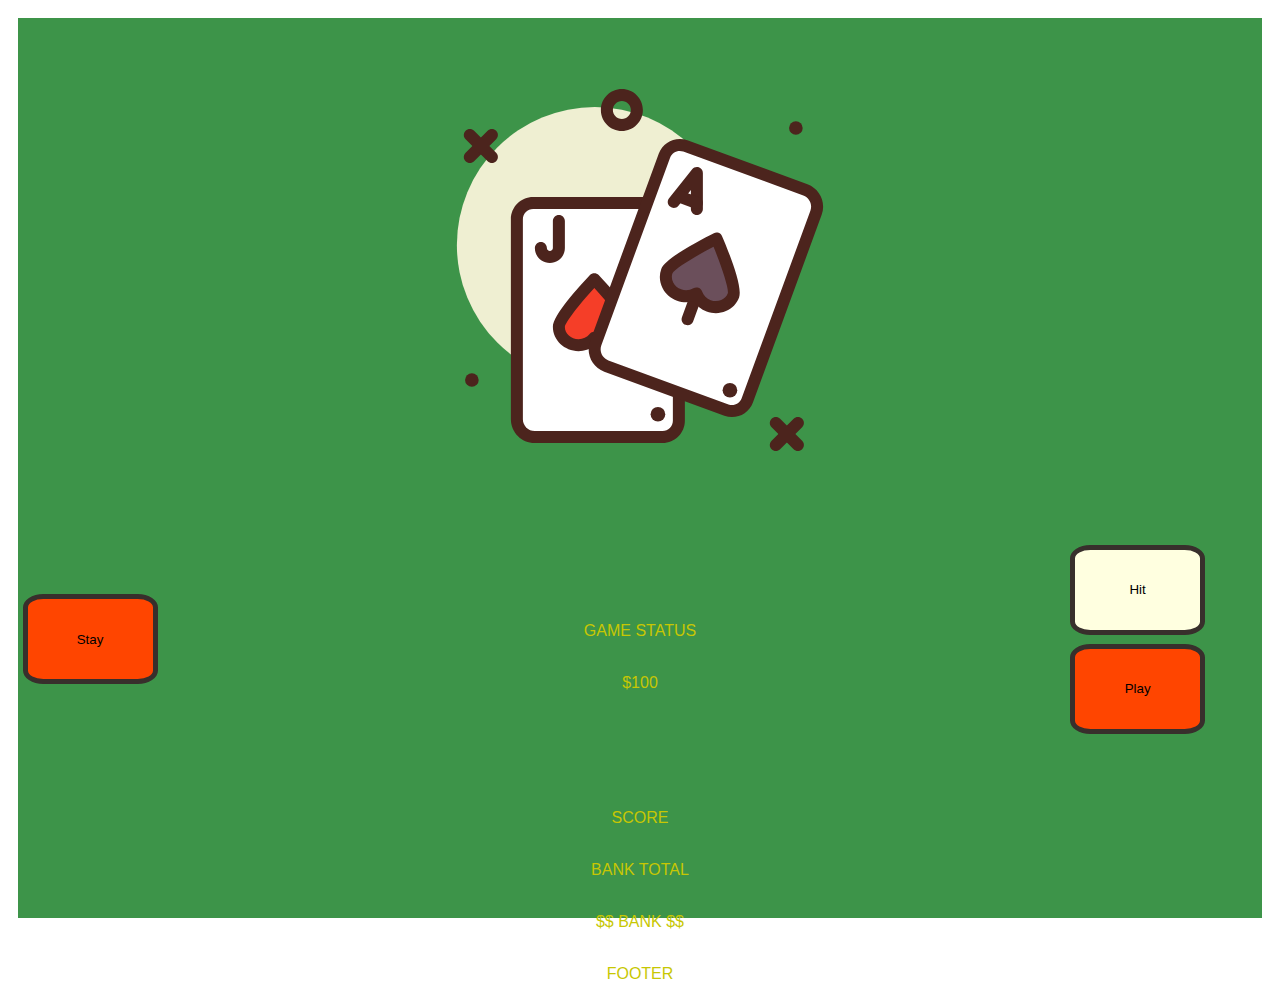
==== index.html @ 14e1aa3c "Create separate winner display" ====
<!DOCTYPE html>
    <head>
        <meta charset="utf-8">
        <meta http-equiv="X-UA-Compatible" content="IE=edge">
        <title>blackjack</title>
        <meta name="description" content="">
        <meta name="viewport" content="width=device-width, initial-scale=1">
        <link rel="stylesheet" href="css/reset.css" type="text/css">
        <link rel="stylesheet" href="css/style.css" type="text/css">
        <script src="https://code.jquery.com/jquery-3.3.1.min.js"
        integrity="sha256-FgpCb/KJQlLNfOu91ta32o/NMZxltwRo8QtmkMRdAu8="
        crossorigin="anonymous"></script>
    </head>
    <body>
        <div class="grid-container">
                

                <div id="dealer-hand" class="hand">
                    <img id="opening-img" src="images/blackjack.svg" alt="">
                </div>
        
                <input id="stay" class="controlBtn" type="button" value="Stay"> 
                
                <div id="scoreBoard" >
                    <div id="winner"></div>
                    <div id="game-status">GAME STATUS</div>
                    <div>$100</div>
                </div>
        
                <div id="hit2">
                    <input id="hit" class="controlBtn" type="button" value="Hit">
                    <input id="play" class="controlBtn" type="button" value="Play">
                </div>
        
                <div id="player-hand" class="hand" class="hand" ></div>
                
                <div id="score">SCORE</div>
        
                <div id="bankTotal">BANK TOTAL</div>
        
                <div id="bank">$$ BANK $$</div>
                
                <footer>FOOTER</footer>
        </div>
        

        <script src="js/main.js" async defer></script>
    </body>
</html>
---- css/style.css ----
body {
    font-family: Impact, Haettenschweiler, 'Arial Narrow Bold', sans-serif;
    width: 100vw;
    color: rgb(199, 199, 3);
}

.grid-container {
    height: 100vh;
    /* width: 100vw; */
    display: grid;
    grid-template-columns: 1fr 3fr 1fr;
    grid-template-rows: .5fr 1.5fr auto 1.5fr .5fr .5fr 1fr .5fr;
    grid-template-areas: 
    "a dlrScor c"
    "d dlrHand f"
    "stay scoreBoard hit2"
    "m plyrHand o"
    "s score u"
    "v bankTotal x"
    "y bank i"
    "ftr ftr ftr";
    background-color: rgb(61, 148, 73);
    box-sizing: border-box;
}

div, footer {
    margin: 2vmin;
    display: flex;
    flex-flow: column wrap;
    justify-content: center;
    align-items: center;
}
/* 
.card {
    display: inline-block;
} */

#opening-img {
    width: 50vmin;
    height: auto;
    margin: 1vmin;
}

.cardImg {
    width: 30vmin;
    height: auto;
    position: absolute;
    left: 20vmin;

    /* left: -500px; */
    /* transition: all .3s ease; */

    /* left: 50%;
        transform: translateX(-50%) */
}

.hand {
    position: relative;
}

#dealer-hand {
    grid-area: dlrHand;
}

.controlBtn {
    display: block;
    background-color: lightyellow;
    border: 5px solid rgb(56, 47, 44);
    border-radius: 15%;
    width: 15vmin;
    height: 10vmin;
    padding: 1.5vmin;
    margin: .5vmin;
}

#stay {
    grid-area: stay;
    background-color: orangered;
}

#scoreBoard {
    grid-area: scoreBoard;
}

#winner {
    color: blue;
    font-size: 8vmin;
}


#hit2 {
    grid-area: hit2;
}

#play {
    background-color: orangered;
}

#player-hand {
    grid-area: plyrHand;
}

#score {
    grid-area: score;
}

#bankTotal {
    grid-area: bankTotal;
}

#bank {
    grid-area: bank;
}

footer {
    grid-area: ftr;
}
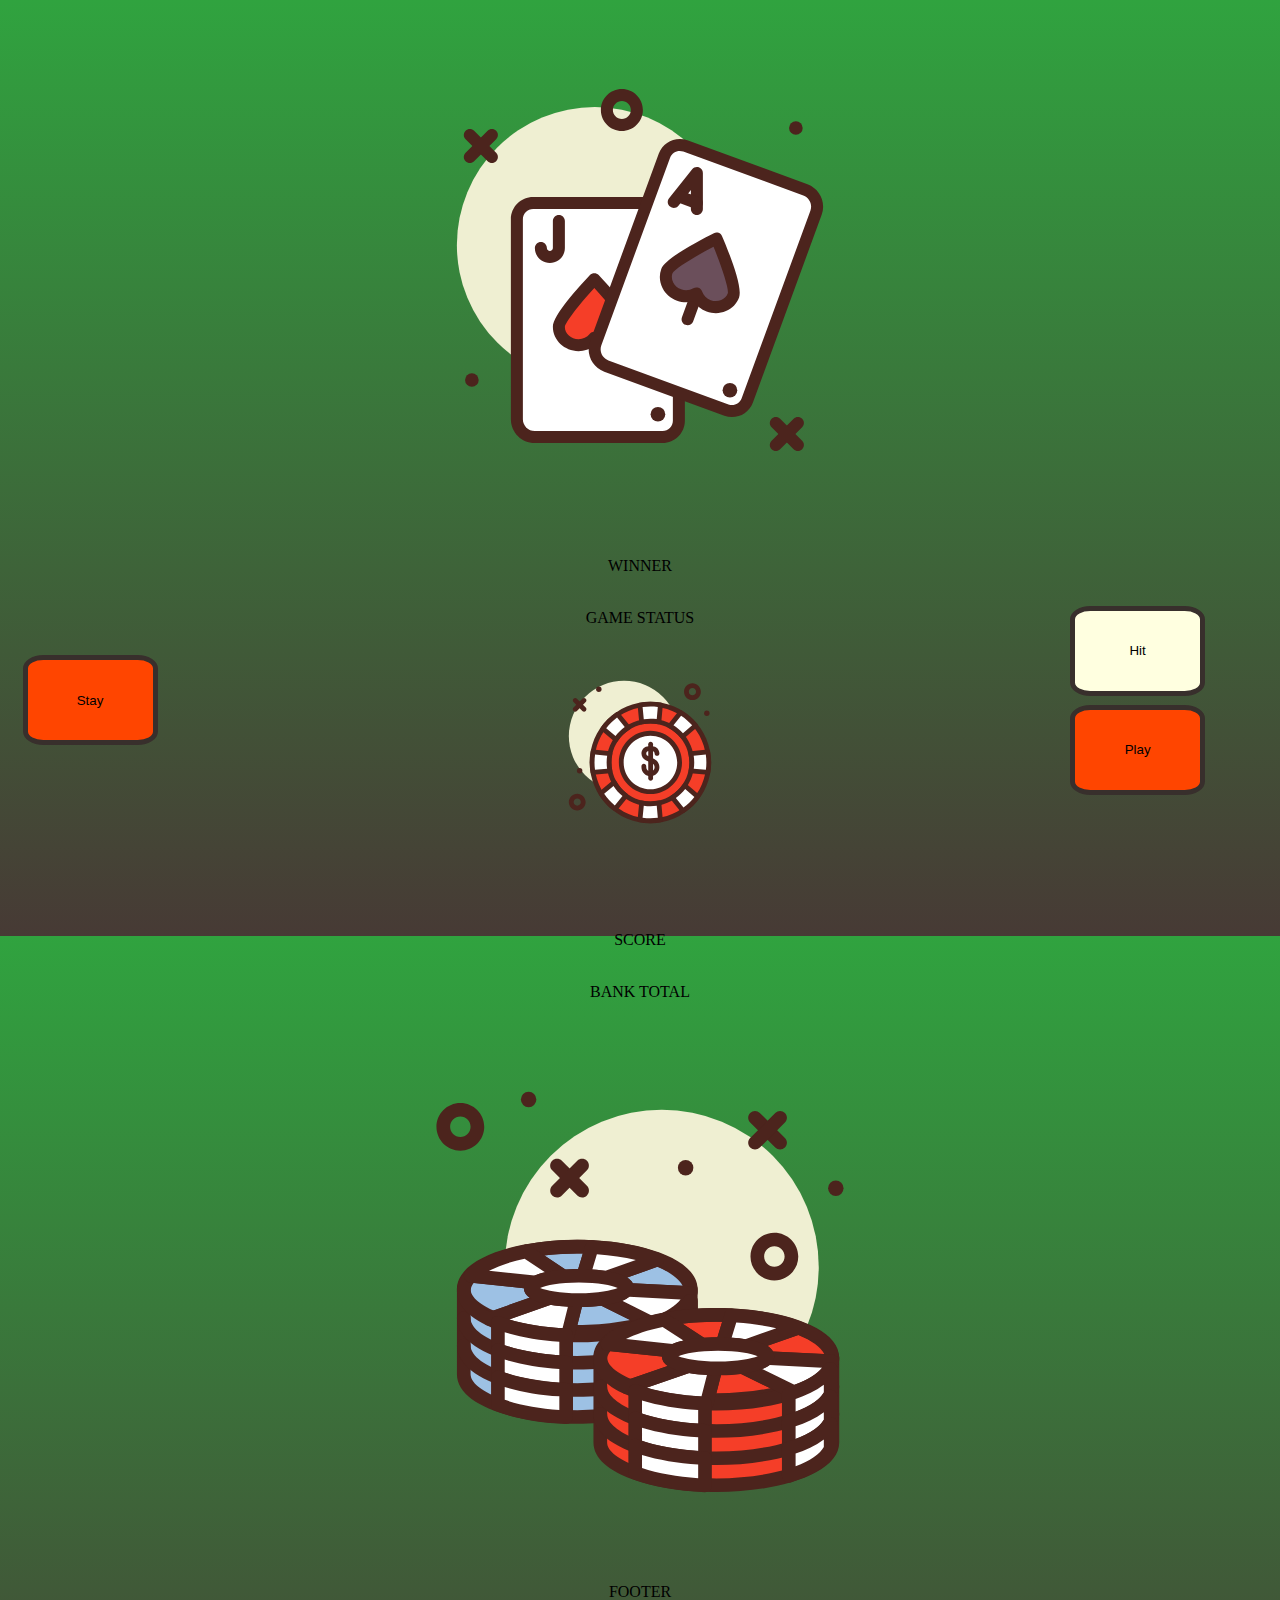
==== commit 47dad7a4: "Add chip images" ====
--- a/index.html
+++ b/index.html
@@ -22,9 +22,9 @@
                 <input id="stay" class="controlBtn" type="button" value="Stay"> 
                 
                 <div id="scoreBoard" >
-                    <div id="winner"></div>
+                    <div>WINNER</div>
                     <div id="game-status">GAME STATUS</div>
-                    <div>$100</div>
+                    <div><img id="pokerChip" src="images/chip.svg" alt="Poker_Chip"></div>
                 </div>
         
                 <div id="hit2">
@@ -38,7 +38,7 @@
         
                 <div id="bankTotal">BANK TOTAL</div>
         
-                <div id="bank">$$ BANK $$</div>
+                <div id="bank"><img src="images/chips.svg" alt="Poker Chip Stack"></div>
                 
                 <footer>FOOTER</footer>
         </div>
--- a/css/style.css
+++ b/css/style.css
@@ -1,7 +1,6 @@
 body {
-    font-family: Impact, Haettenschweiler, 'Arial Narrow Bold', sans-serif;
     width: 100vw;
-    color: rgb(199, 199, 3);
+    background-image: linear-gradient(rgb(48, 163, 63), rgb(71, 58, 53));
 }
 
 .grid-container {
@@ -19,7 +18,7 @@
     "v bankTotal x"
     "y bank i"
     "ftr ftr ftr";
-    background-color: rgb(61, 148, 73);
+    /* background-color: rgb(61, 148, 73); */
     box-sizing: border-box;
 }
 
@@ -42,7 +41,7 @@
 }
 
 .cardImg {
-    width: 30vmin;
+    width: 15vmin;
     height: auto;
     position: absolute;
     left: 20vmin;
@@ -53,6 +52,10 @@
     /* left: 50%;
         transform: translateX(-50%) */
 }
+
+/* #game-status {
+    grid-area: status;
+} */
 
 .hand {
     position: relative;
@@ -82,9 +85,8 @@
     grid-area: scoreBoard;
 }
 
-#winner {
-    color: blue;
-    font-size: 8vmin;
+#pokerChip {
+    width: 20vmin;
 }
 
 
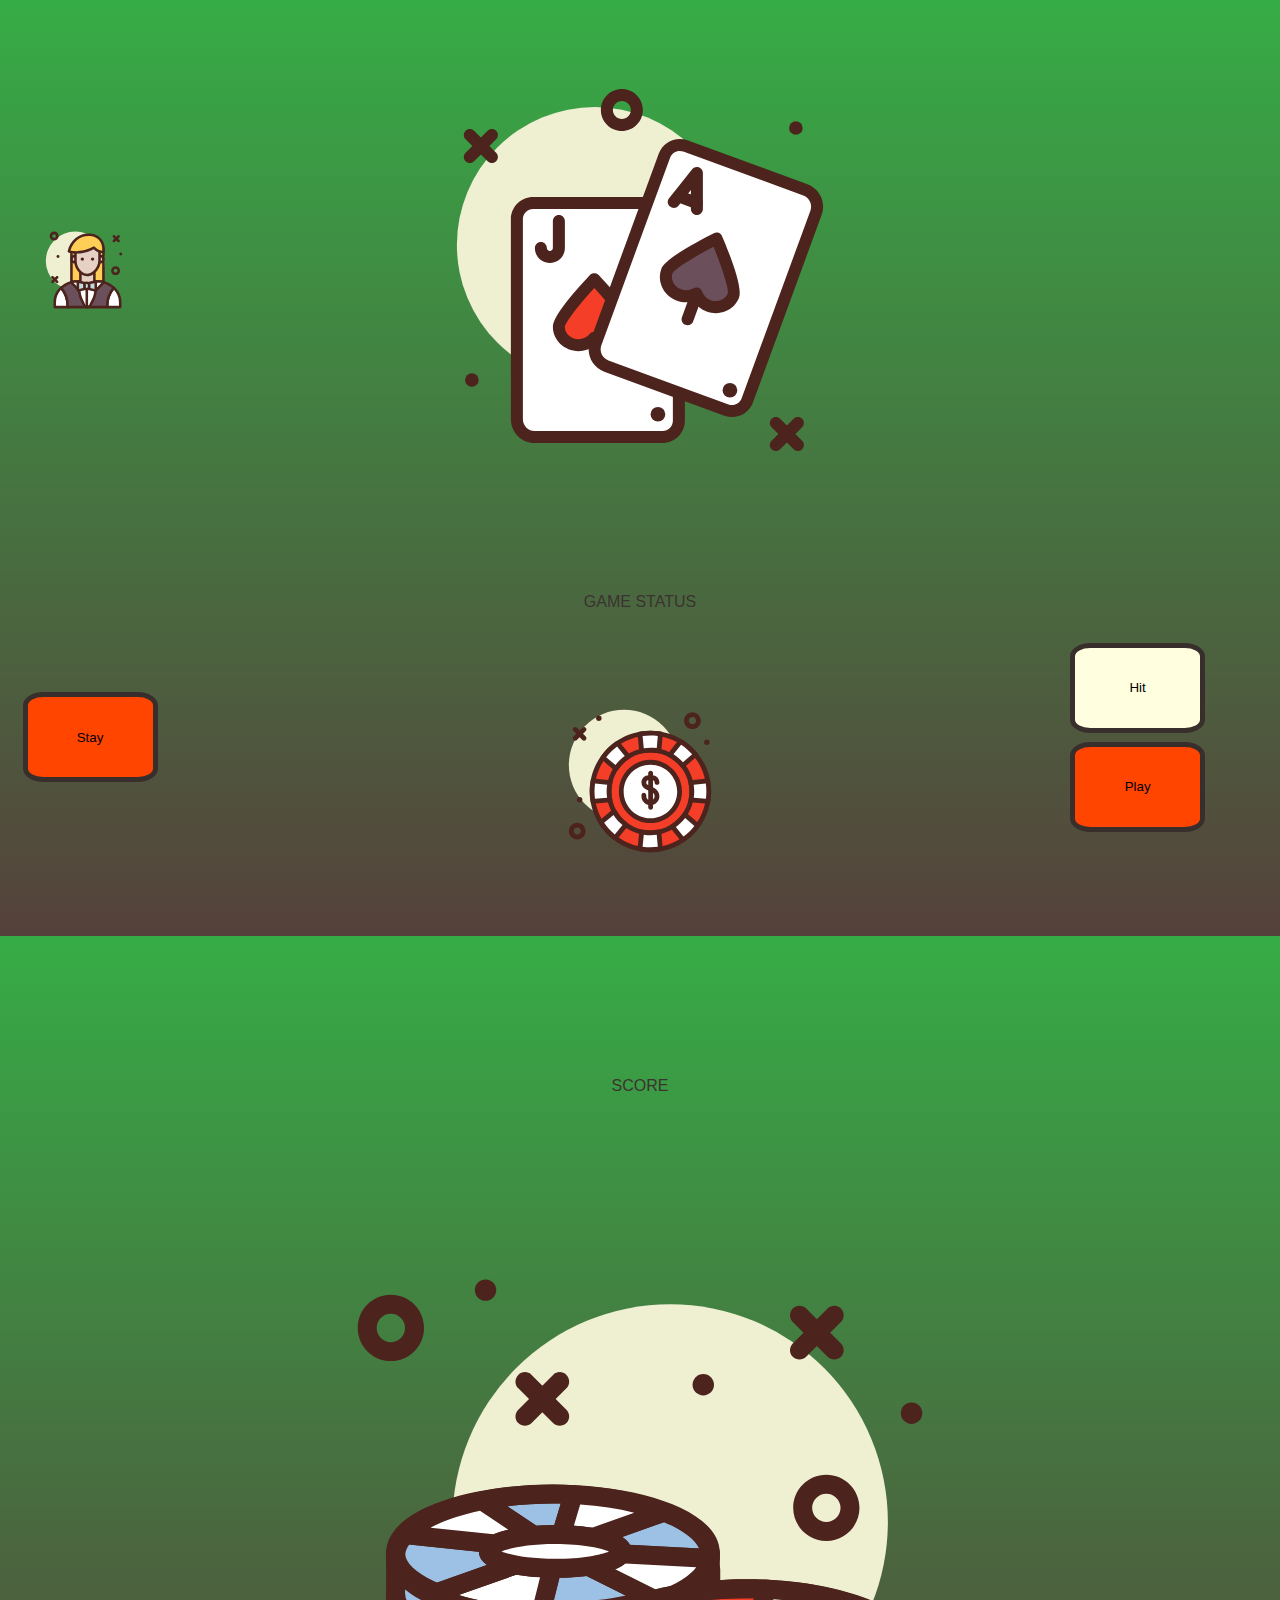
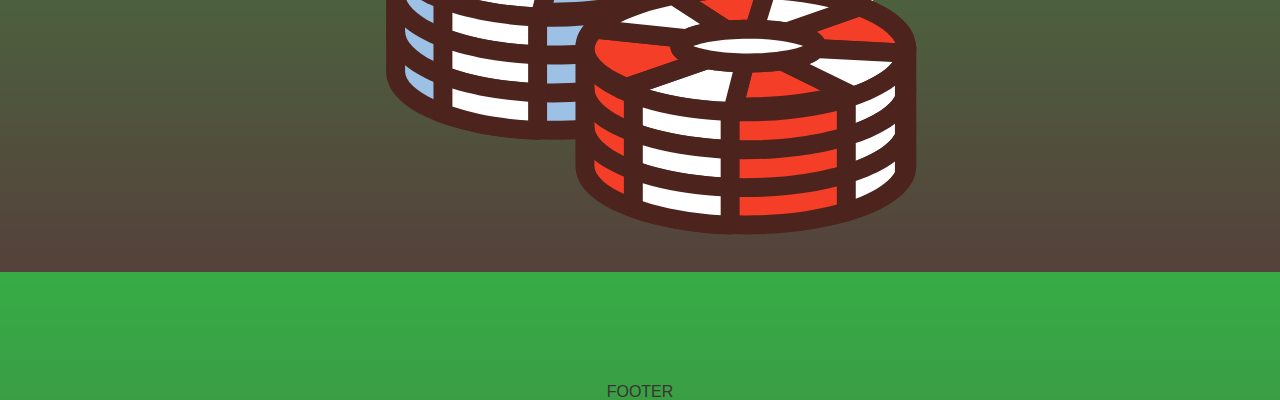
==== commit e296c97d: "Re-align layout" ====
--- a/index.html
+++ b/index.html
@@ -12,35 +12,34 @@
         crossorigin="anonymous"></script>
     </head>
     <body>
-        <div class="grid-container">
-                
-
-                <div id="dealer-hand" class="hand">
-                    <img id="opening-img" src="images/blackjack.svg" alt="">
-                </div>
-        
-                <input id="stay" class="controlBtn" type="button" value="Stay"> 
-                
-                <div id="scoreBoard" >
-                    <div>WINNER</div>
-                    <div id="game-status">GAME STATUS</div>
-                    <div><img id="pokerChip" src="images/chip.svg" alt="Poker_Chip"></div>
-                </div>
-        
-                <div id="hit2">
-                    <input id="hit" class="controlBtn" type="button" value="Hit">
-                    <input id="play" class="controlBtn" type="button" value="Play">
-                </div>
-        
-                <div id="player-hand" class="hand" class="hand" ></div>
-                
-                <div id="score">SCORE</div>
-        
-                <div id="bankTotal">BANK TOTAL</div>
-        
-                <div id="bank"><img src="images/chips.svg" alt="Poker Chip Stack"></div>
-                
-                <footer>FOOTER</footer>
+        <div class="grid-container">      
+            <div id="dealer"><img id="dealerImg" src="images/dealer.svg" alt=""></div>
+            <div id="dealer-hand" class="hand">
+                <img id="opening-img" src="images/blackjack.svg" alt="">
+            </div>
+            
+            <input id="stay" class="controlBtn" type="button" value="Stay"> 
+            
+            <div id="scoreBoard" >
+                <div id="winner"></div>
+                <div id="game-status">GAME STATUS</div>
+                <div><img id="pokerChip" src="images/chip.svg" alt="Poker_Chip"></div>
+            </div>
+            
+            <div id="hit2">
+                <input id="hit" class="controlBtn" type="button" value="Hit">
+                <input id="play" class="controlBtn" type="button" value="Play">
+            </div>
+            
+            <div id="player-hand" class="hand" class="hand" ></div>
+            
+            <div id="score">SCORE</div>
+            
+            <div id="bankTotal"><img id="chips" src="images/casino-chips.svg" alt="Poker_Chips"></div>
+            
+            <div id="bank"><img src="" alt=""></div>
+            
+            <footer>FOOTER</footer>
         </div>
         
 
--- a/css/style.css
+++ b/css/style.css
@@ -1,6 +1,8 @@
 body {
+    font-family: Impact, Haettenschweiler, 'Arial Narrow Bold', sans-serif;
     width: 100vw;
-    background-image: linear-gradient(rgb(48, 163, 63), rgb(71, 58, 53));
+    color: rgb(59, 51, 48);
+    background-image: linear-gradient(rgb(54, 172, 70), rgb(85, 65, 59))
 }
 
 .grid-container {
@@ -8,8 +10,9 @@
     /* width: 100vw; */
     display: grid;
     grid-template-columns: 1fr 3fr 1fr;
-    grid-template-rows: .5fr 1.5fr auto 1.5fr .5fr .5fr 1fr .5fr;
+    grid-template-rows: .5fr .5fr 1.5fr 1fr 1.5fr .5fr .5fr 1fr .5fr;
     grid-template-areas: 
+    "j dealer z"
     "a dlrScor c"
     "d dlrHand f"
     "stay scoreBoard hit2"
@@ -18,7 +21,6 @@
     "v bankTotal x"
     "y bank i"
     "ftr ftr ftr";
-    /* background-color: rgb(61, 148, 73); */
     box-sizing: border-box;
 }
 
@@ -41,10 +43,10 @@
 }
 
 .cardImg {
-    width: 15vmin;
+    width: 4em;
     height: auto;
     position: absolute;
-    left: 20vmin;
+    left: 25vmin;
 
     /* left: -500px; */
     /* transition: all .3s ease; */
@@ -53,9 +55,14 @@
         transform: translateX(-50%) */
 }
 
-/* #game-status {
-    grid-area: status;
-} */
+#dealer {
+    grid-area: d;
+    width: 6em;
+}
+
+#dealerImg {
+    width: 100%;
+}
 
 .hand {
     position: relative;
@@ -87,6 +94,13 @@
 
 #pokerChip {
     width: 20vmin;
+    margin: 5vmin;
+}
+
+#winner {
+    color: blue;
+    font-size: 6vmin;
+    margin: 2vmin;
 }
 
 
@@ -104,6 +118,7 @@
 
 #score {
     grid-area: score;
+    margin: 10vmin;
 }
 
 #bankTotal {
@@ -114,6 +129,10 @@
     grid-area: bank;
 }
 
+#chips {
+    width: 100%;
+}
+
 footer {
     grid-area: ftr;
 }
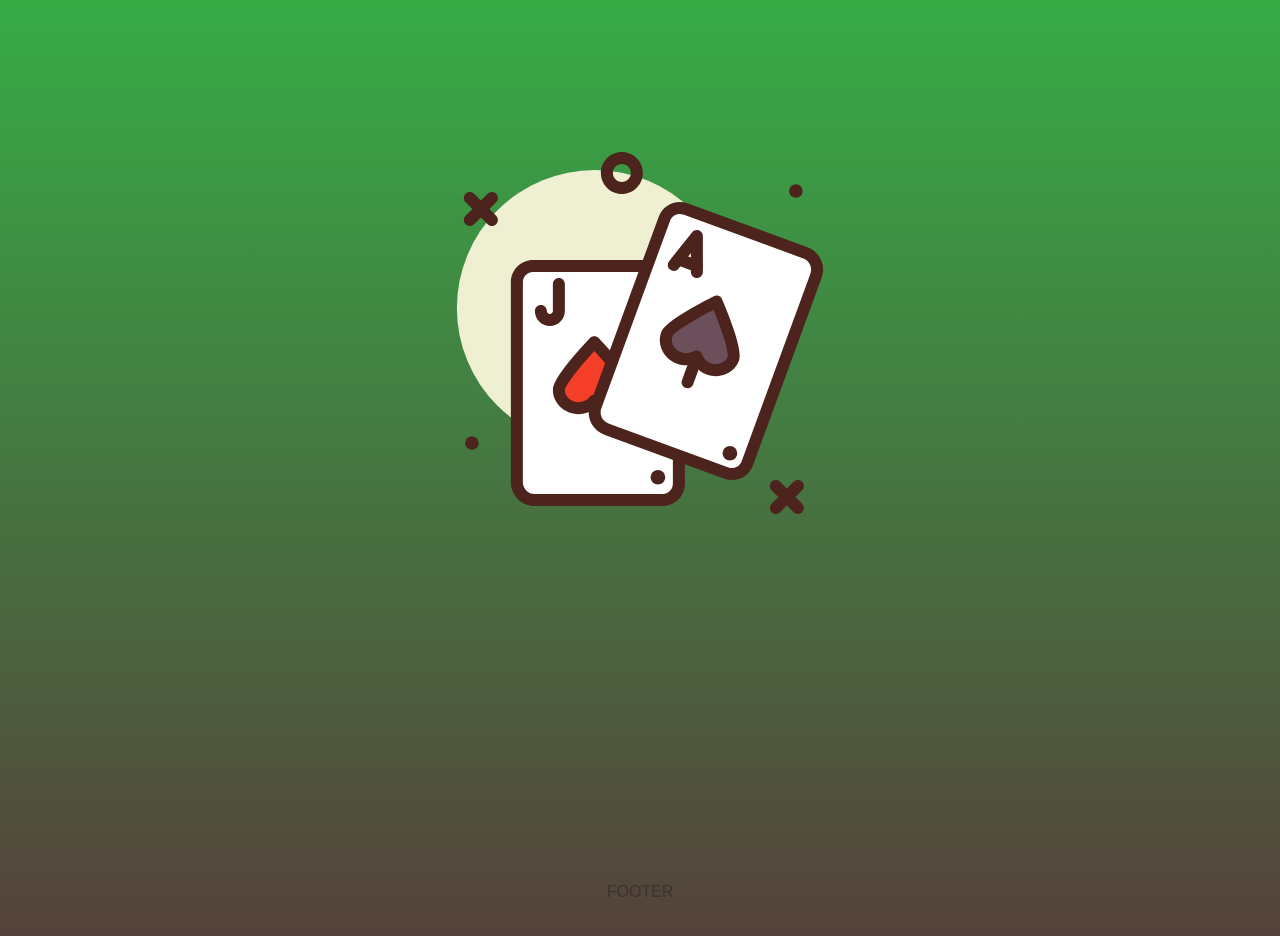
==== commit 3dc10bca: "Create opening html page" ====
--- a/index.html
+++ b/index.html
@@ -13,32 +13,10 @@
     </head>
     <body>
         <div class="grid-container">      
-            <div id="dealer"><img id="dealerImg" src="images/dealer.svg" alt=""></div>
             <div id="dealer-hand" class="hand">
                 <img id="opening-img" src="images/blackjack.svg" alt="">
             </div>
-            
-            <input id="stay" class="controlBtn" type="button" value="Stay"> 
-            
-            <div id="scoreBoard" >
-                <div id="winner"></div>
-                <div id="game-status">GAME STATUS</div>
-                <div><img id="pokerChip" src="images/chip.svg" alt="Poker_Chip"></div>
-            </div>
-            
-            <div id="hit2">
-                <input id="hit" class="controlBtn" type="button" value="Hit">
-                <input id="play" class="controlBtn" type="button" value="Play">
-            </div>
-            
-            <div id="player-hand" class="hand" class="hand" ></div>
-            
-            <div id="score">SCORE</div>
-            
-            <div id="bankTotal"><img id="chips" src="images/casino-chips.svg" alt="Poker_Chips"></div>
-            
-            <div id="bank"><img src="" alt=""></div>
-            
+           
             <footer>FOOTER</footer>
         </div>
         
--- a/css/style.css
+++ b/css/style.css
@@ -74,7 +74,7 @@
 
 .controlBtn {
     display: block;
-    background-color: lightyellow;
+    background-color: lightskyblue;
     border: 5px solid rgb(56, 47, 44);
     border-radius: 15%;
     width: 15vmin;
@@ -90,6 +90,7 @@
 
 #scoreBoard {
     grid-area: scoreBoard;
+    color: rgb(6, 81, 194);
 }
 
 #pokerChip {
@@ -98,7 +99,7 @@
 }
 
 #winner {
-    color: blue;
+    color: rgb(207, 188, 19);
     font-size: 6vmin;
     margin: 2vmin;
 }
@@ -106,10 +107,6 @@
 
 #hit2 {
     grid-area: hit2;
-}
-
-#play {
-    background-color: orangered;
 }
 
 #player-hand {
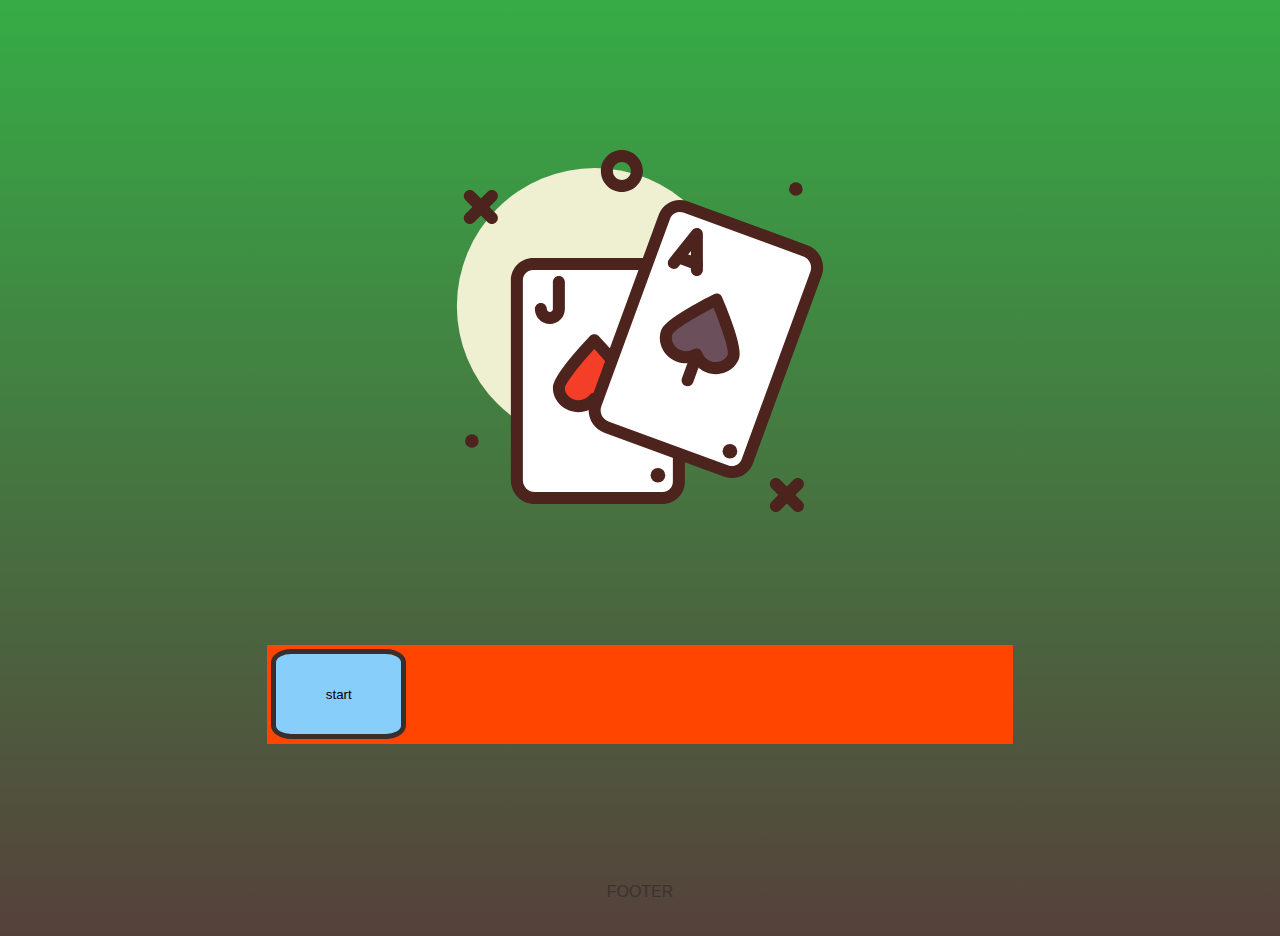
==== commit 7c854c00: "Add initial imgs to each hand" ====
--- a/index.html
+++ b/index.html
@@ -16,6 +16,8 @@
             <div id="dealer-hand" class="hand">
                 <img id="opening-img" src="images/blackjack.svg" alt="">
             </div>
+            <a id="start" href="game.html" > <input class="controlBtn" type="button" value="start"> </a>
+            
            
             <footer>FOOTER</footer>
         </div>
--- a/css/style.css
+++ b/css/style.css
@@ -42,6 +42,11 @@
     margin: 1vmin;
 }
 
+#start {
+    grid-area: plyrHand;
+    background-color: orangered;
+}
+
 .cardImg {
     width: 4em;
     height: auto;
@@ -53,6 +58,10 @@
 
     /* left: 50%;
         transform: translateX(-50%) */
+}
+
+.opening-img {
+    width: 50%;
 }
 
 #dealer {
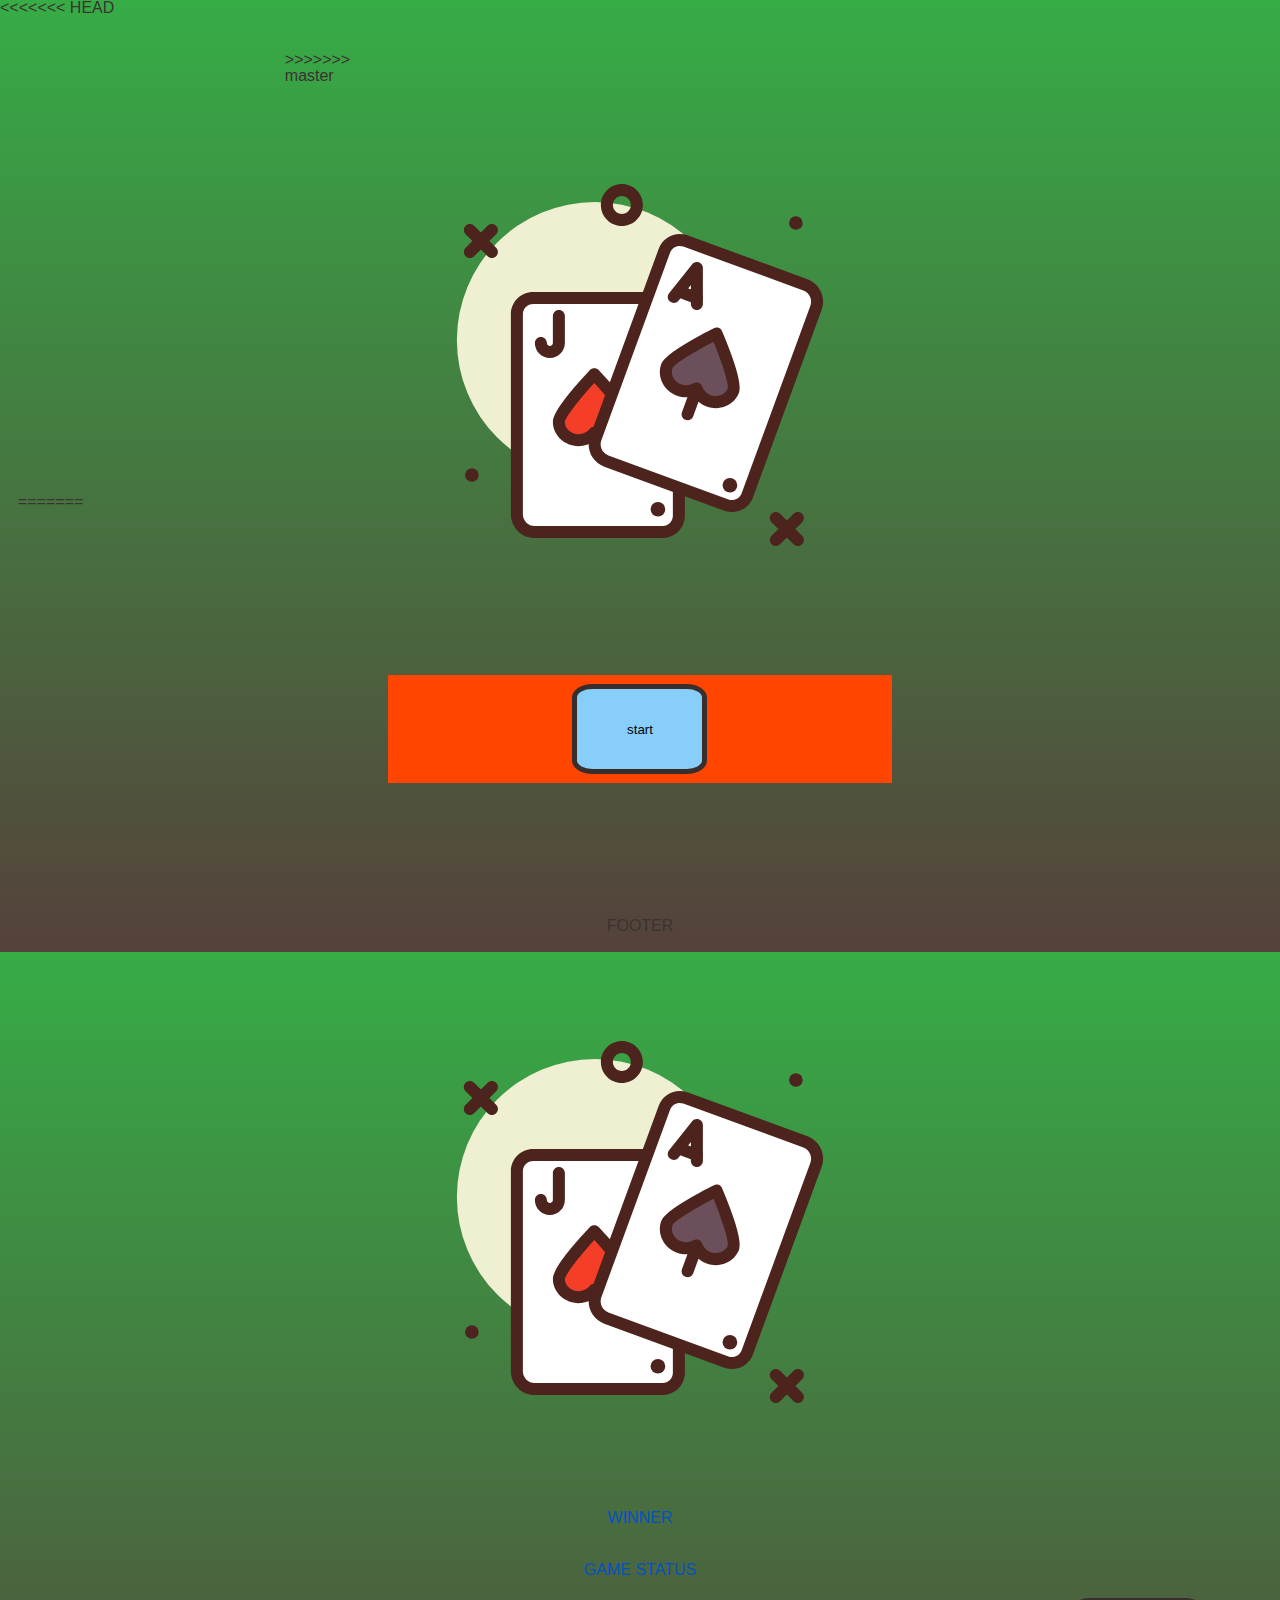
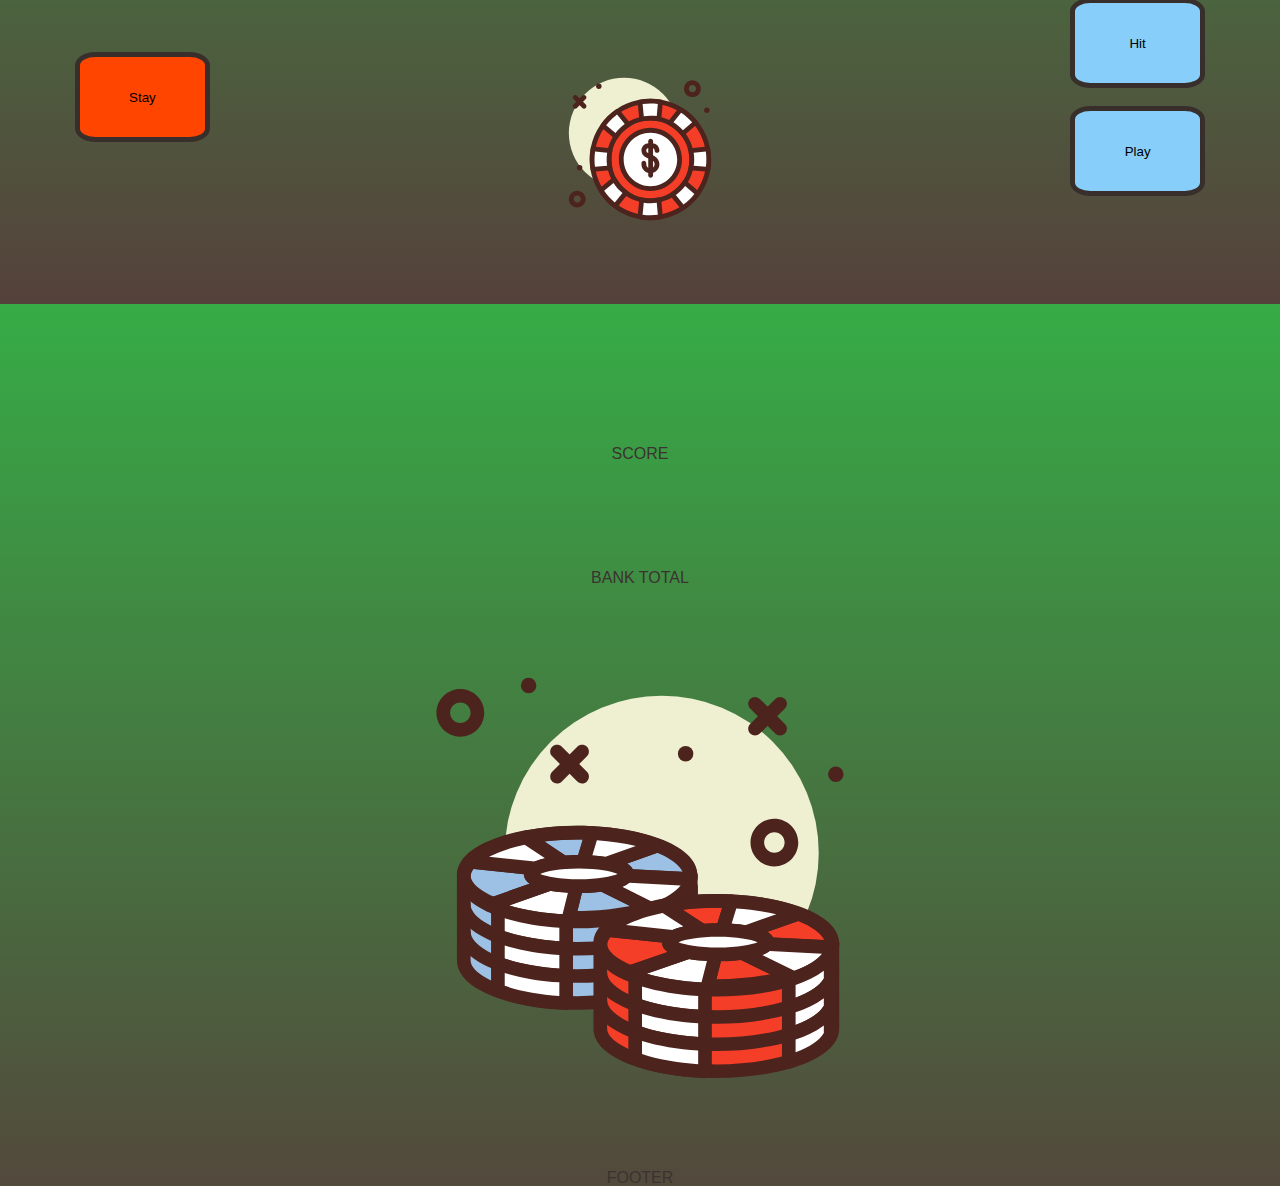
==== commit 1b1802f1: "Add new html file" ====
--- a/index.html
+++ b/index.html
@@ -12,6 +12,37 @@
         crossorigin="anonymous"></script>
     </head>
     <body>
+<<<<<<< HEAD
+        <div class="grid-container">
+                
+
+                <div id="dealer-hand" class="hand">
+                    <img id="opening-img" src="images/blackjack.svg" alt="">
+                </div>
+        
+                <input id="stay" class="controlBtn" type="button" value="Stay"> 
+                
+                <div id="scoreBoard" >
+                    <div>WINNER</div>
+                    <div id="game-status">GAME STATUS</div>
+                    <div><img id="pokerChip" src="images/chip.svg" alt="Poker_Chip"></div>
+                </div>
+        
+                <div id="hit2">
+                    <input id="hit" class="controlBtn" type="button" value="Hit">
+                    <input id="play" class="controlBtn" type="button" value="Play">
+                </div>
+        
+                <div id="player-hand" class="hand" class="hand" ></div>
+                
+                <div id="score">SCORE</div>
+        
+                <div id="bankTotal">BANK TOTAL</div>
+        
+                <div id="bank"><img src="images/chips.svg" alt="Poker Chip Stack"></div>
+                
+                <footer>FOOTER</footer>
+=======
         <div class="grid-container">      
             <div id="dealer-hand" class="hand">
                 <img id="opening-img" src="images/blackjack.svg" alt="">
@@ -20,6 +51,7 @@
             
            
             <footer>FOOTER</footer>
+>>>>>>> master
         </div>
         
 
--- a/css/style.css
+++ b/css/style.css
@@ -89,7 +89,8 @@
     width: 15vmin;
     height: 10vmin;
     padding: 1.5vmin;
-    margin: .5vmin;
+    /* margin: .5vmin; */
+    margin: 1vmin auto;
 }
 
 #stay {
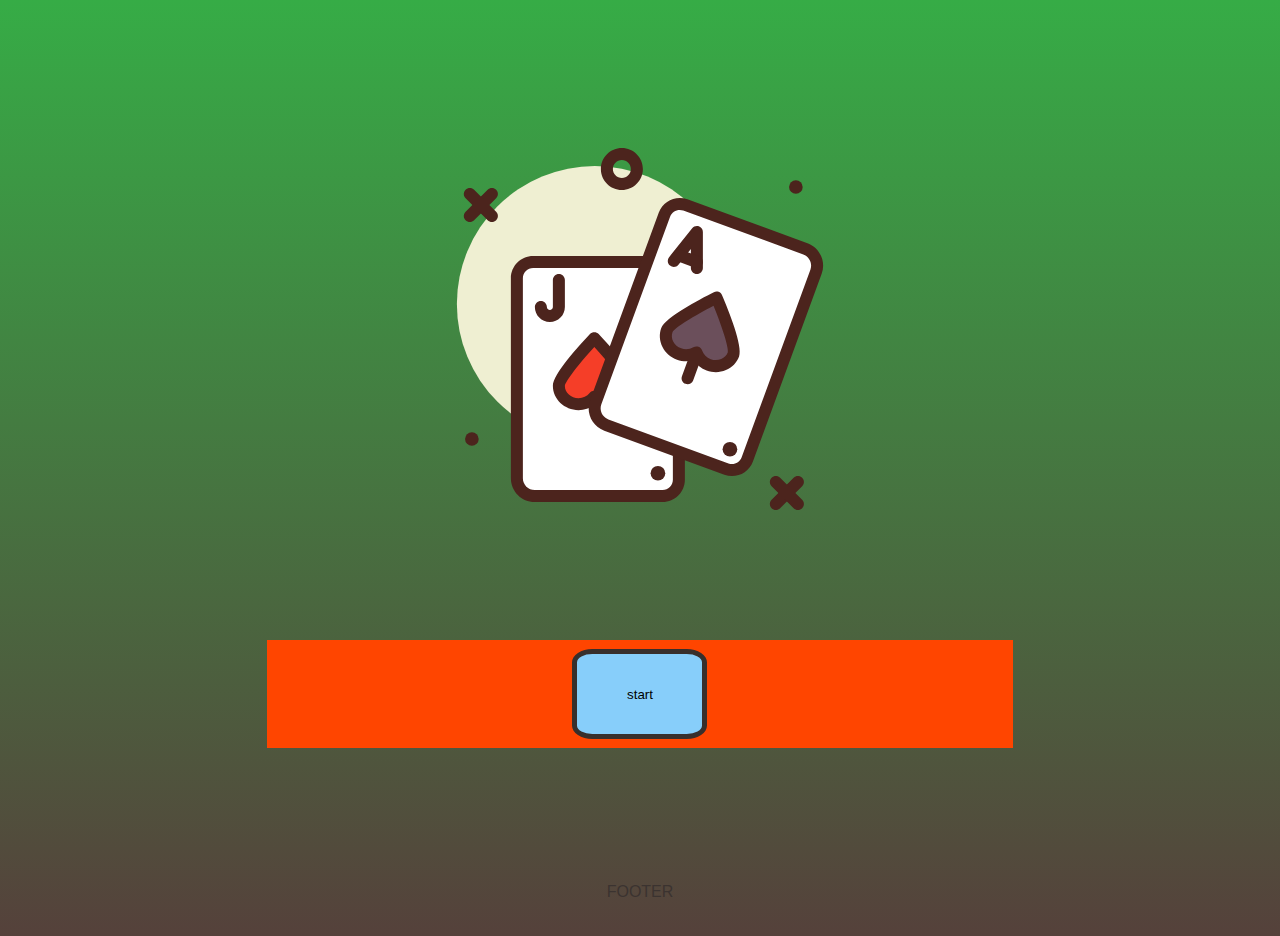
==== commit be034820: "Add dealer score div to grid" ====
--- a/index.html
+++ b/index.html
@@ -12,37 +12,6 @@
         crossorigin="anonymous"></script>
     </head>
     <body>
-<<<<<<< HEAD
-        <div class="grid-container">
-                
-
-                <div id="dealer-hand" class="hand">
-                    <img id="opening-img" src="images/blackjack.svg" alt="">
-                </div>
-        
-                <input id="stay" class="controlBtn" type="button" value="Stay"> 
-                
-                <div id="scoreBoard" >
-                    <div>WINNER</div>
-                    <div id="game-status">GAME STATUS</div>
-                    <div><img id="pokerChip" src="images/chip.svg" alt="Poker_Chip"></div>
-                </div>
-        
-                <div id="hit2">
-                    <input id="hit" class="controlBtn" type="button" value="Hit">
-                    <input id="play" class="controlBtn" type="button" value="Play">
-                </div>
-        
-                <div id="player-hand" class="hand" class="hand" ></div>
-                
-                <div id="score">SCORE</div>
-        
-                <div id="bankTotal">BANK TOTAL</div>
-        
-                <div id="bank"><img src="images/chips.svg" alt="Poker Chip Stack"></div>
-                
-                <footer>FOOTER</footer>
-=======
         <div class="grid-container">      
             <div id="dealer-hand" class="hand">
                 <img id="opening-img" src="images/blackjack.svg" alt="">
@@ -51,7 +20,6 @@
             
            
             <footer>FOOTER</footer>
->>>>>>> master
         </div>
         
 
--- a/css/style.css
+++ b/css/style.css
@@ -13,7 +13,7 @@
     grid-template-rows: .5fr .5fr 1.5fr 1fr 1.5fr .5fr .5fr 1fr .5fr;
     grid-template-areas: 
     "j dealer z"
-    "a dlrScor c"
+    "a dealerScore c"
     "d dlrHand f"
     "stay scoreBoard hit2"
     "m plyrHand o"
@@ -75,6 +75,10 @@
 
 .hand {
     position: relative;
+}
+
+#dealerScore {
+    grid-area: dealerScore;
 }
 
 #dealer-hand {
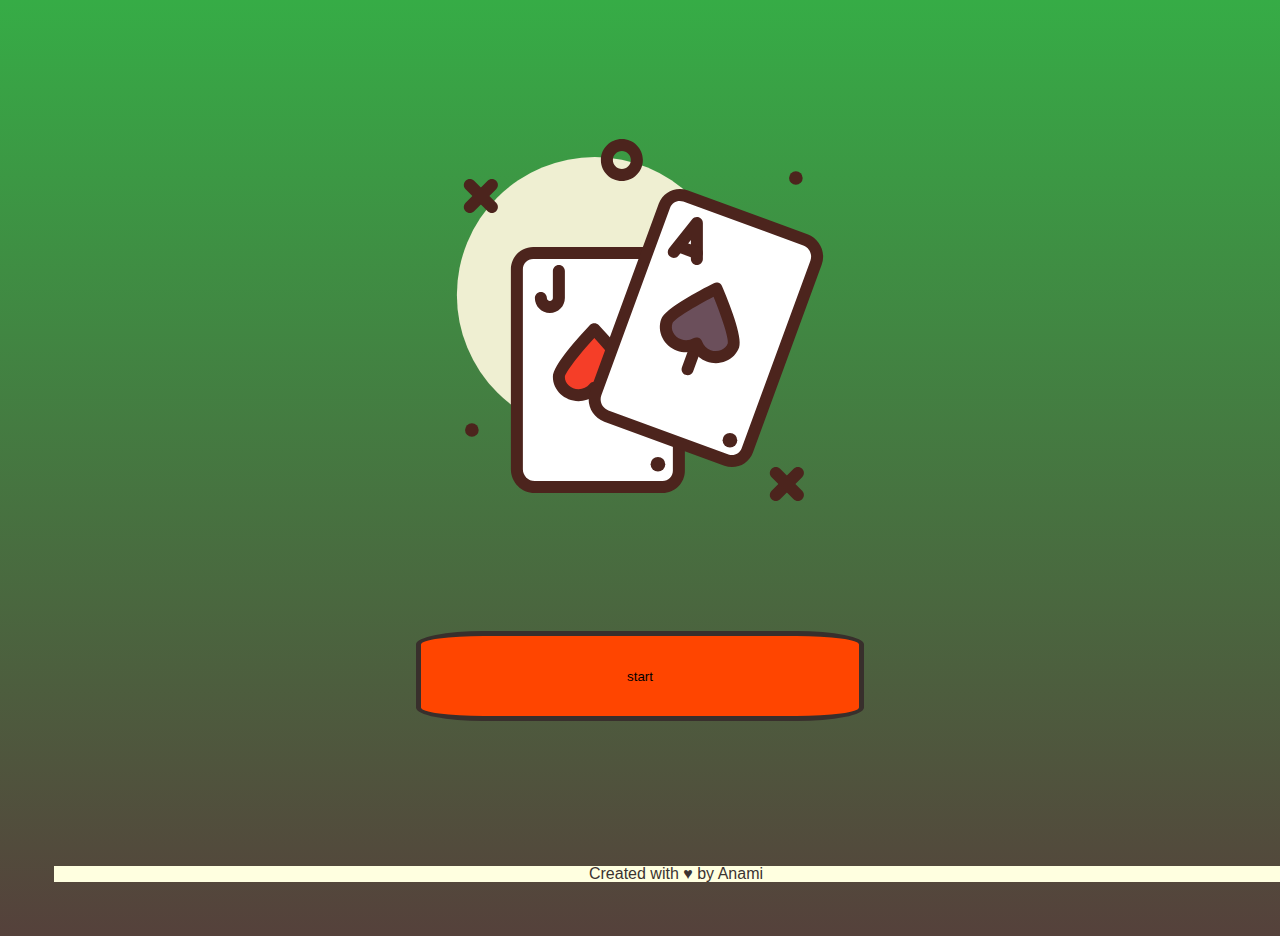
==== commit b203523e: "Style start button" ====
--- a/index.html
+++ b/index.html
@@ -16,10 +16,14 @@
             <div id="dealer-hand" class="hand">
                 <img id="opening-img" src="images/blackjack.svg" alt="">
             </div>
-            <a id="start" href="game.html" > <input class="controlBtn" type="button" value="start"> </a>
+            <a id="start" href="game.html" > <input id="startBtn" class="controlBtn" type="button" value="start"> </a>
             
            
-            <footer>FOOTER</footer>
+            <footer>
+                <div id="signature">
+                    <p class="message">Created with &hearts; by <span class="name">Anami</span></p>
+                </div>
+            </footer>
         </div>
         
 
--- a/css/style.css
+++ b/css/style.css
@@ -1,6 +1,6 @@
 body {
     font-family: Impact, Haettenschweiler, 'Arial Narrow Bold', sans-serif;
-    width: 100vw;
+    /* height: 100vh; */
     color: rgb(59, 51, 48);
     background-image: linear-gradient(rgb(54, 172, 70), rgb(85, 65, 59))
 }
@@ -44,6 +44,10 @@
 
 #start {
     grid-area: plyrHand;
+}
+
+#startBtn {
+    width: 60%;
     background-color: orangered;
 }
 
@@ -109,15 +113,14 @@
 
 #pokerChip {
     width: 20vmin;
-    margin: 5vmin;
 }
 
 #winner {
+    width: 100%;
     color: rgb(207, 188, 19);
-    font-size: 6vmin;
+    font-size: 1.5em;
     margin: 2vmin;
 }
-
 
 #hit2 {
     grid-area: hit2;
@@ -145,7 +148,13 @@
 }
 
 footer {
+    width: 100%;
     grid-area: ftr;
+}
+
+#signature {
+    width: 100%;
+    background-color: lightyellow;
 }
 
 
